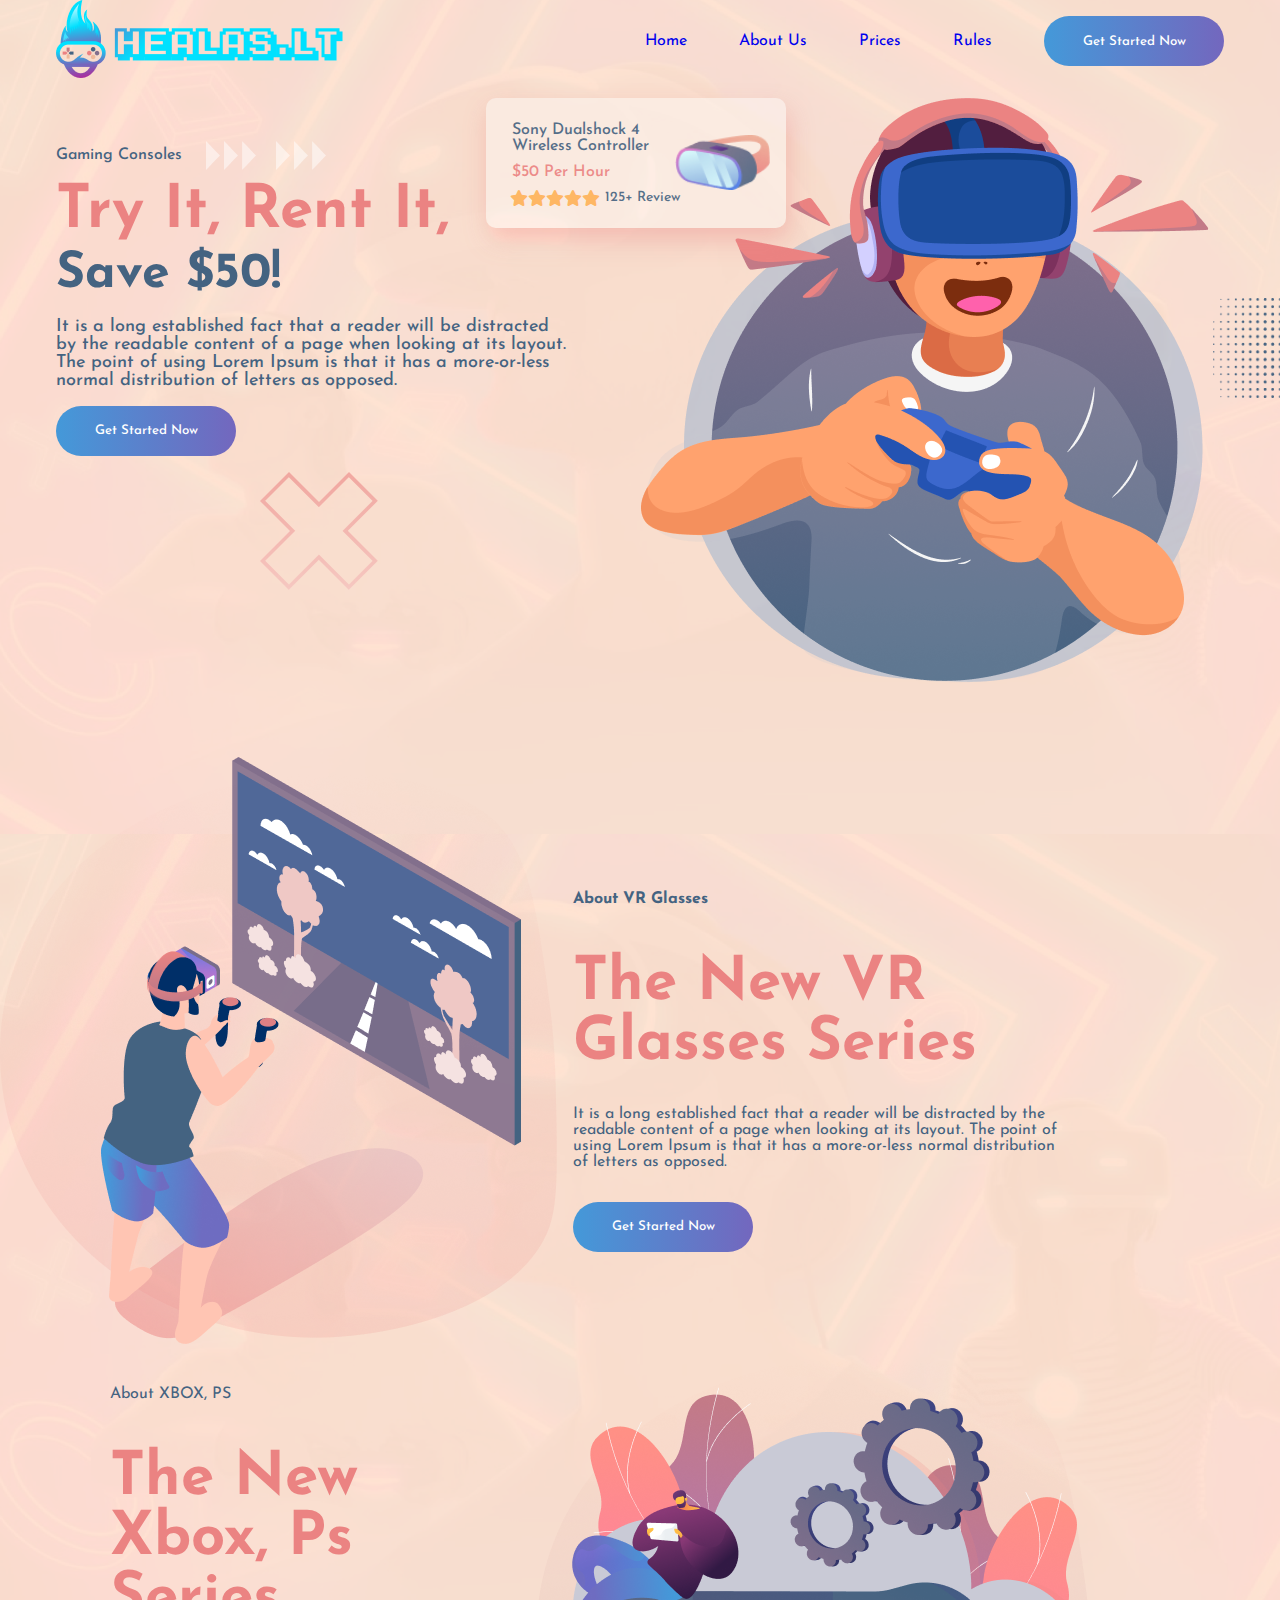
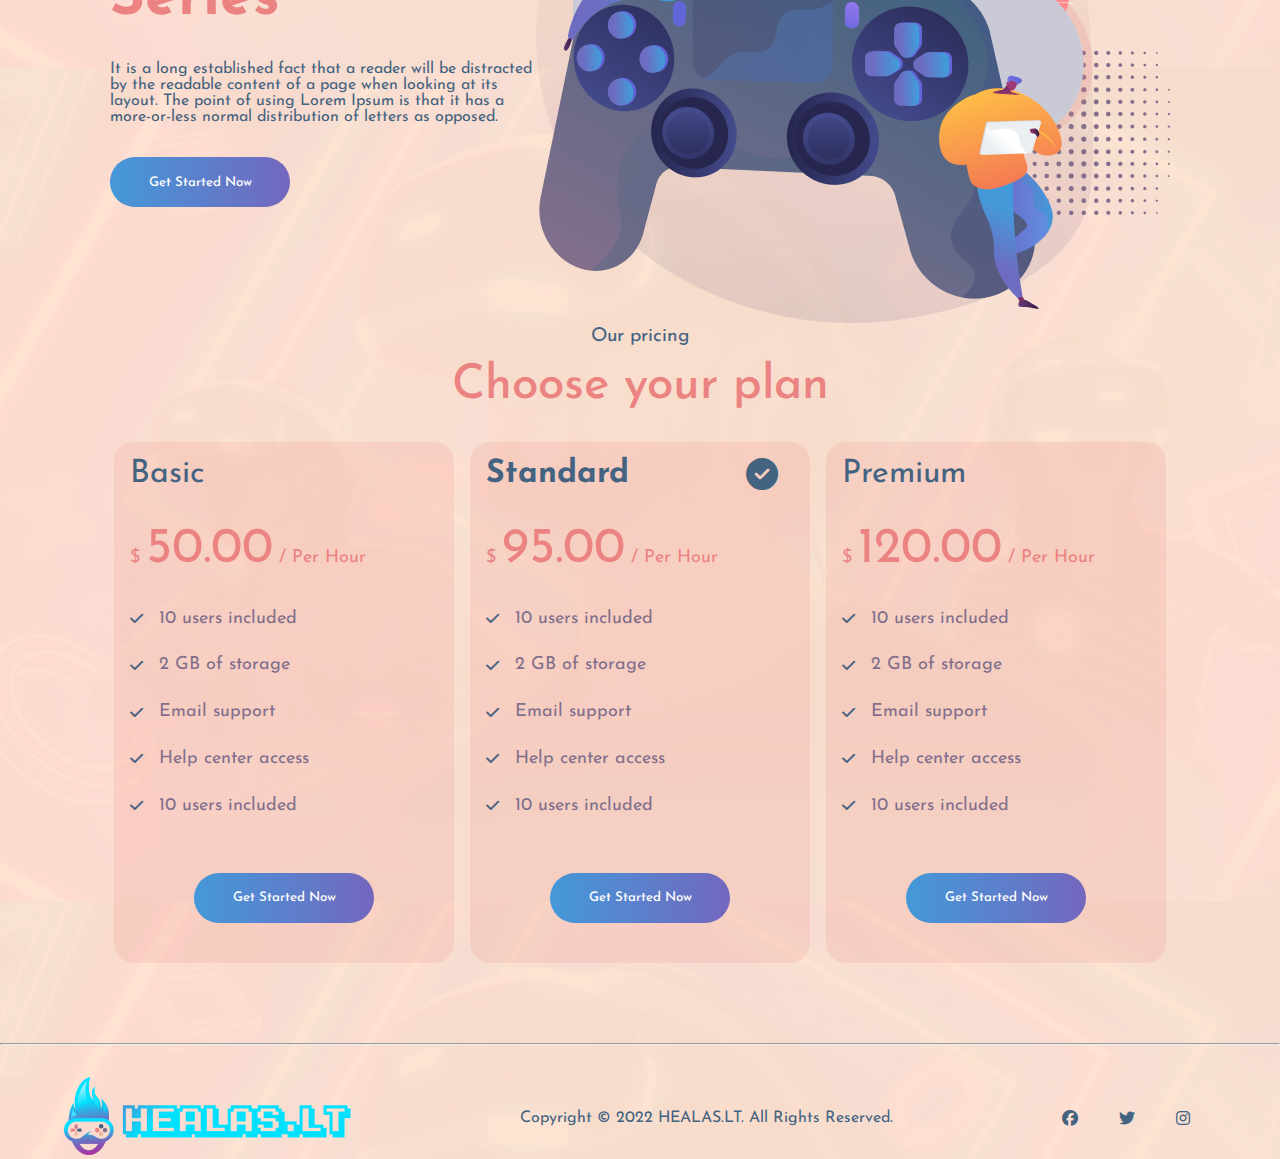
==== index.html @ c0d7483d "logo road changed" ====
<!DOCTYPE html>
<html lang="en">

<head>
    <meta charset="UTF-8">
    <meta name="viewport" content="width=device-width, initial-scale=1.0">
    <title>Document</title>

    <link rel="preconnect" href="https://fonts.googleapis.com">
    <link rel="stylesheet" href="https://cdnjs.cloudflare.com/ajax/libs/font-awesome/6.4.2/css/all.min.css">
    <link rel="stylesheet" href="./css/style.css">
</head>

<body>

    <main>
        <header class="header container">
            <a href="#" class="logo"><img src="./assests/logos/Final logo 1 1.png" alt=""></a>
            <nav>
                <a href="#">Home</a>
                <a href="#">About Us</a>
                <a href="#">Prices</a>
                <a href="#">Rules</a>
                <button class="btn">Get Started Now</button>
            </nav>

        </header>
        <br>
        <br>
        <br>
        <!--VR section started-->


        <!--VR section ended-->
        <section class="content container">
            <div class="contentArrows">
                <p>Gaming Consoles</p>
                <div class="arrows"><img src="../assests/image/Frame.png" alt="">
                    <img src="../assests/image/Frame.png" alt="">
                </div>
            </div>

            <div class="contentItems">
                <div class="contentText">
                    <h1 class="tryIt">Try It, Rent It,<br /> <span class="tryItColor">Save $50!</span> </h1>
                    <p>It is a long established fact that a reader will be distracted by the readable content of a page
                        when
                        looking at its layout. The point of using Lorem Ipsum is that it has a more-or-less normal
                        distribution of letters as opposed.</p>
                    <button class="btn">Get Started Now</button>
                    <div class="cross"><img src="../assests/image/cross.png" alt=""></div>

                </div>


                <div class="character">
                    <section class="vrSection">
                        <div class="vrSectioninDiv">
                            <p class="vrText"> Sony Dualshock 4 Wireless Controller</p>
                            <p class="vrPrice">$50 Per Hour</p>
                            <div class="ratings">
                                <div class="star"> <i class="fa-solid fa-star"></i><i class="fa-solid fa-star"></i><i
                                        class="fa-solid fa-star"></i><i class="fa-solid fa-star"></i>
                                    <i class="fa-solid fa-star"></i>
                                </div>
                                <p class="review">125+ Review</p>
                            </div>

                        </div>
                        <div class="vrImage"><img src="../assests/image/VR.png" alt=""></div>


                    </section>
                    <img src="../assests/image/CFARACTER.png" alt="">
                    <div class="dots"><img src="../assests/image/DOTS.png" alt=""></div>


                </div>

            </div>




        </section>

        </div>

       
        <div class="aboutContainer">
            <div class="playingGuy"><img src="../assests/image/illutration.png" alt=""></div>
            <div class="about">
                <h4>About VR Glasses</h4>
                <h1 class="tryIt">The New VR Glasses
                    Series</h1>
                <p>It is a long established fact that a reader will be distracted by the readable content of a page when
                    looking at its layout. The point of using Lorem Ipsum is that it has a more-or-less normal
                    distribution
                    of letters as opposed.</p>
                <button class="btn">Get Started Now</button>
            </div>
        </div>
        </div>
        <section>
            <div class="xboxSection">
                <div class="xboxAbout">
                    <p>About XBOX, PS</p>
                    <h1 class="tryIt">The New Xbox, Ps Series</h1>
                    <p>It is a long established fact that a reader will be distracted by the readable content of a page
                        when
                        looking at its layout. The point of using Lorem Ipsum is that it has a more-or-less normal
                        distribution of letters as opposed.</p>
                    <button class="btn">Get Started Now</button>
                </div>
                <div class="xBoxImg"><img src="../assests/image/xbox.png" alt=""></div>


            </div>
        </section>
        <!-- cards section started -->
        <section>
            <p class="ourPricing">Our pricing</p>

            <h1 class="plan">Choose your plan</h1>
        </section>


        <div class="cards">
            <div class="card ">

                <p class="levels">Basic</p>

                <p class="dollar">$ <span class="dollar-value">50.00</span> / Per Hour</p>


                <div class="column">

                    <div class="row"> <i class="fa-solid fa-check"></i>
                        <p>10 users included</p>
                    </div>
                    <div class="row"><i class="fa-solid fa-check"></i>
                        <p>2 GB of storage</p>
                    </div>
                    <div class="row"><i class="fa-solid fa-check"></i>
                        <p>Email support</p>
                    </div>
                    <div class="row"><i class="fa-solid fa-check"></i>
                        <p>Help center access</p>
                    </div>
                    <div class="row"><i class="fa-solid fa-check"></i>
                        <p>10 users included</p>
                    </div>


                </div>


                <div class="btn-top">
                    <button class="btn">Get Started Now</button>
                </div>
            </div>
            <div class="card">


                <h4 class="levels">Standard</h4>
                <div class="icon"><i class="fa-solid fa-circle-check"></i></div>


                <p class="dollar">$ <span class="dollar-value">95.00</span> / Per Hour</p>


                <div class="column">

                    <div class="row"> <i class="fa-solid fa-check"></i>
                        <p>10 users included</p>
                    </div>
                    <div class="row"><i class="fa-solid fa-check"></i>
                        <p>2 GB of storage</p>
                    </div>
                    <div class="row"><i class="fa-solid fa-check"></i>
                        <p>Email support</p>
                    </div>
                    <div class="row"><i class="fa-solid fa-check"></i>
                        <p>Help center access</p>
                    </div>
                    <div class="row"><i class="fa-solid fa-check"></i>
                        <p>10 users included</p>
                    </div>


                </div>


                <div class="btn-top">
                    <button class="btn">Get Started Now</button>
                </div>
            </div>
            <div class="card">

                <p class="levels">Premium</p>

                <p class="dollar">$ <span class="dollar-value">120.00</span> / Per Hour</p>


                <div class="column">

                    <div class="row"> <i class="fa-solid fa-check"></i>
                        <p>10 users included</p>
                    </div>
                    <div class="row"><i class="fa-solid fa-check"></i>
                        <p>2 GB of storage</p>
                    </div>
                    <div class="row"><i class="fa-solid fa-check"></i>
                        <p>Email support</p>
                    </div>
                    <div class="row"><i class="fa-solid fa-check"></i>
                        <p>Help center access</p>
                    </div>
                    <div class="row"><i class="fa-solid fa-check"></i>
                        <p>10 users included</p>
                    </div>


                </div>


                <div class="btn-top">
                    <button class="btn">Get Started Now</button>
                </div>
            </div>
        </div>

        <!-- cards section ended -->



        </div>
        </div>

        <!-- footer starded -->
        <hr style=" margin-top: 2rem;">
        <footer>
            <a href="#" class="logo"><img src="../assests/logos/Final logo 1 1.png" alt=""></a>
            <p class="copyright">Copyright © 2022 HEALAS.LT. All Rights Reserved.</p>
            <div class="sMedia"> <i class="fa-brands fa-facebook"></i>
                <i class="fa-brands fa-twitter"></i>
                <i class="fa-brands fa-instagram"></i>
            </div>



        </footer>
    </main>
</body>

</html>
---- css/style.css ----
@import url('https://fonts.googleapis.com/css2?family=Josefin+Sans:wght@200;300;400&family=Lora:ital@1&display=swap');

:root {
    --main-color: #EB8382;
    --secondary-color: #446381;
}

.container {
    max-width: 1168px;
    margin: 0 auto;
    width: 100%;
}

* {
    font-family: 'Josefin Sans', sans-serif;
    padding: 0;
    margin: 0;
    text-decoration: none;
    box-sizing: border-box;
    transition: 0.2 ease;
}

main {
    width: 100%;
    background: #ffd9c3c4;
    background-image: url('../assests/image/image-bg.png');
}

/* header start*/
.header .logo img {
    width: 286.54px;
    height: 78px;
}

.header {
    display: flex;
    align-items: center;
    justify-content: space-between;
}

.btn {
    width: 180px;
    height: 50px;
    border-radius: 25px;
    background-image: linear-gradient(to right, #4499D9, #7367BE);
    border: 0;
    cursor: pointer;
    color: white;
    font-weight: 500;

}

header nav {
    display: flex;
    align-items: center;
    gap: 52px;
    justify-content: space-between;
}

header nav a:hover {
    border-bottom: 2px solid transparent;
    border-color: var(--main-color);
    padding-bottom: 5px;
    transition: 1s ease;
}

/* header end*/
/* VR part started */
.vrSection,
.joyStick {
    width: 300px;
    height: 130px;
    position: absolute;
    right: 75%;
    border-radius: 10px;
    background-color: #ffffff72;
    margin: 0 auto;
    box-shadow: 3px 12px 25px #eb84826b;
    display: flex;
    align-items: center;
    padding: 1rem;
    opacity: 90%;


}

.vrText {
    color: var(--secondary-color);
    margin: 0.625rem;
    font-weight: 500;

}

.vrPrice {
    color: var(--main-color);
    font-weight: 500;
    margin: 0.625rem;

}

.vrImage {
    width: 10rem;
    Height: 60px;
}

.ratings {

    width: 100%;
    color: #FFB359;
    margin: 0.5rem;
    display: flex;
    gap: 5px;

}

.star {
    display: flex;

}

.review {
    color: var(--secondary-color);
    font-weight: 500;
    font-size: 14px;

}


/* VR part ended */
/* Home section stated */
section .content {
    width: 400px;
    height: 300px;



}

.contentArrows {
    width: 270px;
    height: 50px;
    display: flex;
    align-items: center;
    gap: 10px;
    justify-content: space-between;
    color: var(--secondary-color);
    font-weight: 500;


}

.arrows {

    display: flex;
    justify-content: space-between;
    gap: 20px;

}

section {
    margin-inline: 4rem;
}

.tryIt {
    color: var(--main-color);
    font-weight: 700;
    margin-top: 15px;
    font-size: 60px;


}

.tryItColor {
    color: var(--secondary-color);
    font-weight: 700;
    font-size: 50px;
}

.tryIt .btn {
    margin-top: 15px;
}

h2,
p,
h4 {
    color: var(--secondary-color);
}

.contentItems {
    height: 400px;
    display: flex;
    align-items: center;
    justify-content: space-between;
    /* display: flex;
    flex-direction: column; */
    gap: 1rem;


}

.contentText {

    display: flex;
    flex-direction: column;
    gap: 1rem;
    width: 50%;
    max-width: 510px;


}

.character img {
    width: 100%;
    height: 100%;
    object-fit: contain;
}

.contentText p {
    font-size: 18px;
    max-width: 520px;
    font-weight: 500;
}

.character {
    margin-top: 20px;
    width: 50%;
    display: flex;
    position: relative;
}



main {
    display: flex;
    flex-direction: column;


}

.playingGuy {
    width: 100%;
    height: 100%;
    object-fit: contain;

}
/*Home section ended*/

/*About part started*/

.about,
.xboxAbout {
    margin-top: 30px;
    max-width:  500px;
    display: flex;
    flex-direction: column;
    gap: 2rem;
}

.aboutContainer {
    width: 83%;
    margin-top: 11rem;
    height: 600px;
    display: flex;
    gap: 1rem;
    justify-content: center;
    align-items: center;

}

.cross {
    position: relative;
    left: 40%;
    opacity: 60%;
}

.dots img {
    width: 120px;
    height: 100px;
    position: relative;
    bottom: -200px;

}

.xboxSection {
    max-width: 92%;
    display: flex;
    margin: 0 auto;
    justify-content: space-between;
}
/*About part ended*/
/*Pricing part started*/
 .ourPricing{
    text-align: center;
    font-size: larger;
 }
 .plan{
    margin-top: 1rem;
    margin-bottom: 2rem;
    color: var(--main-color);
    text-align: center;
    font-size: 3rem;
    font-weight: 500;
 }
 .cards{
    max-width: 100%;
    display: flex;
    gap: 1rem;
    margin: 0 auto;
    justify-content: space-between;
margin-bottom: 3rem;
 }
 .card{
    width: 340px;
    height: 521px;
    border-radius: 20px;
    background-color: #eb84822a;
    padding: 1rem;
  
    display: flex;
    flex-direction: column;
    align-items:flex-start;
    justify-content: space-between;
    gap: 1rem;
    position: relative;
   
 }
 .cards, .levels{
    
    font-size: 32px;
    color: var(--secondary-color)

 }
 .dollar{
    font-size: 18px;
    color: var(--main-color);
 }
 .perHour{
    color: var(--main-color);
    font-size: 15px;
    
 }
 .pricing{
    display: flex;
 }
 
 .dollar-value{
    font-size: 50px;
 }
.fa-check{
    margin-right: 1rem;
    font-size: 15px;
    color: #486482;
   
    
}
.column{
    display: flex;
    flex-direction: column;
    gap: 1.8rem;
}

.row{
    display: flex;
    align-items: center;

    
}
 .row p{
    font-size: 18px;
    color: #826F8C;
}
/* bu btn classi yaratdim ki todan paddingi olsun */
.btn-top{
 margin: 24px auto;
}
.icon{
    position: absolute;
    right: 2rem;
}

.card:hover{
    background-color: #446381;
    transform: scale(1.1);
    transition: 1s;
    .levels{
    color: white;
    }

.row p{
    color: #EB8382;
}
}
footer{

    margin-inline: 4rem;
    width: 88%;
    margin-top: 2rem;
    display: flex;
    align-items: center;
    justify-content: space-between;
}
 .sMedia{
 width: 8rem;
 color: #446381;
 display: flex;
 justify-content: space-between;
 gap: 1rem;

 }
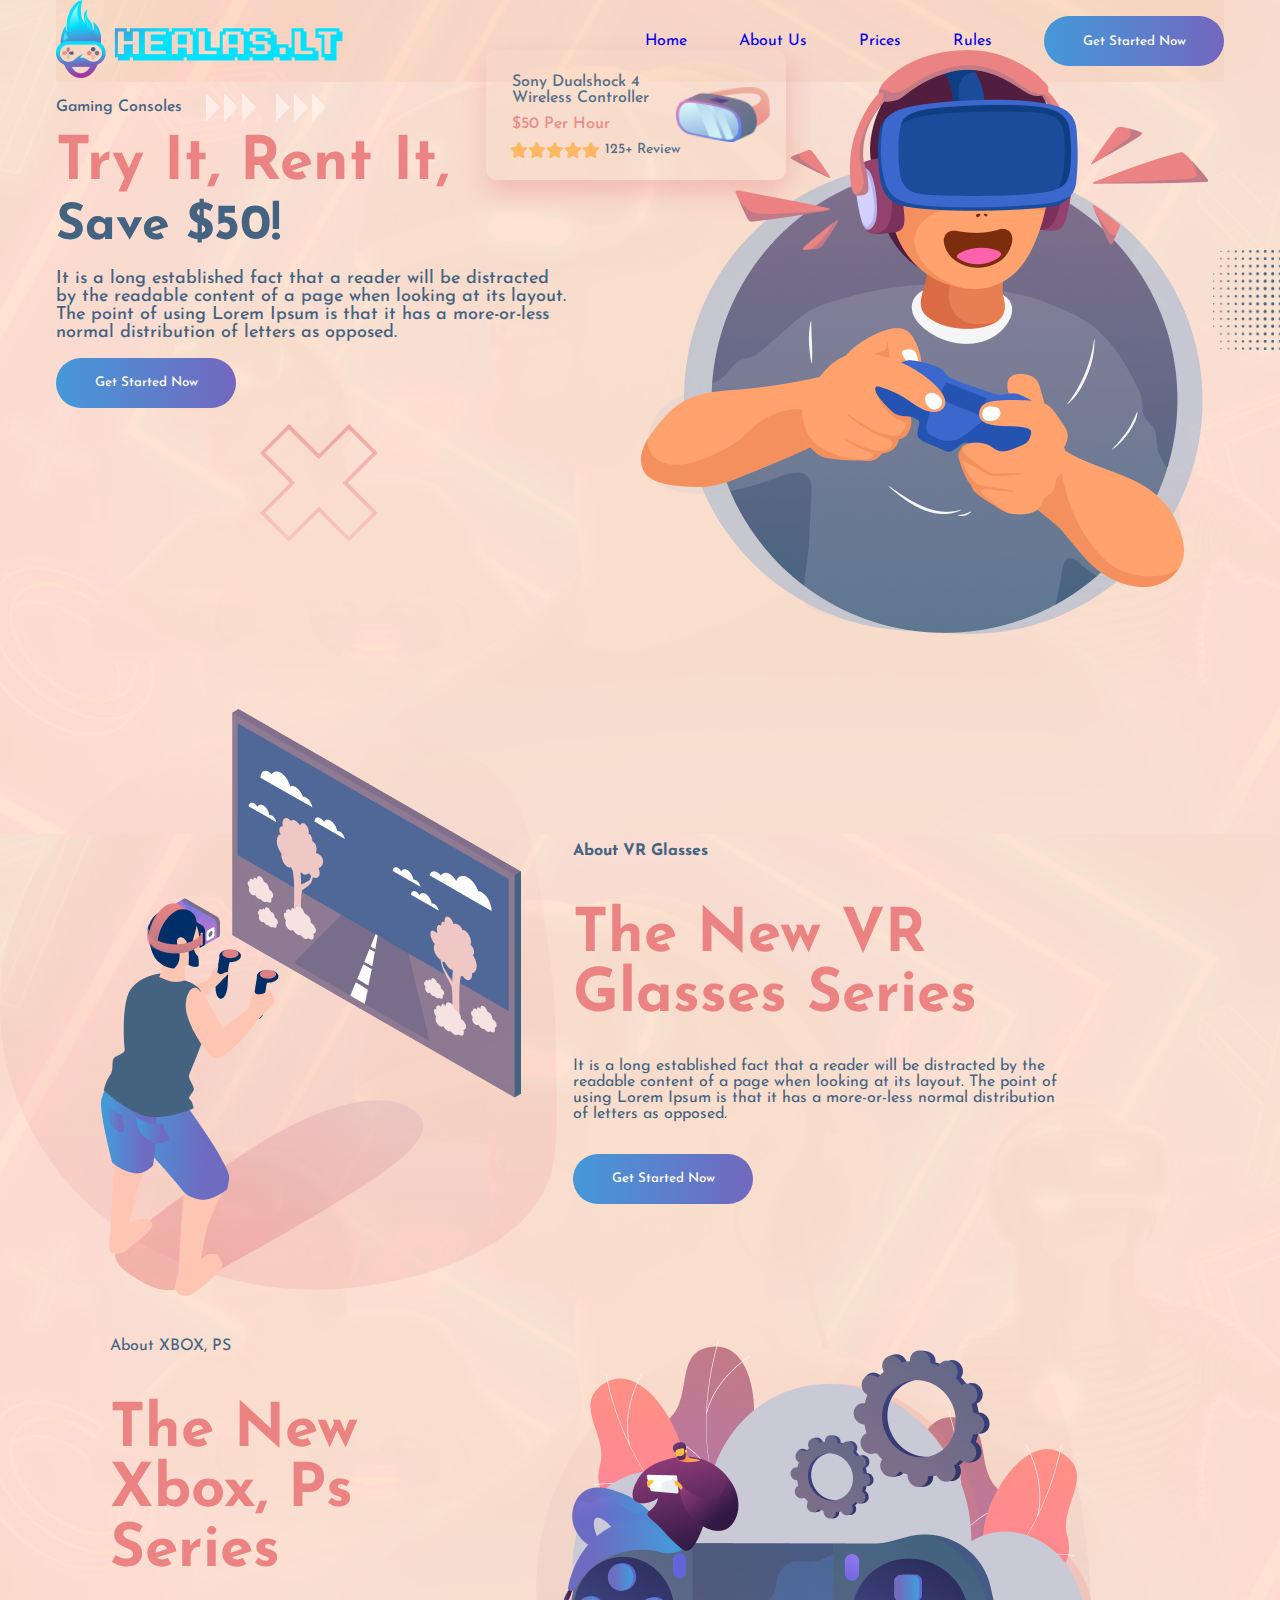
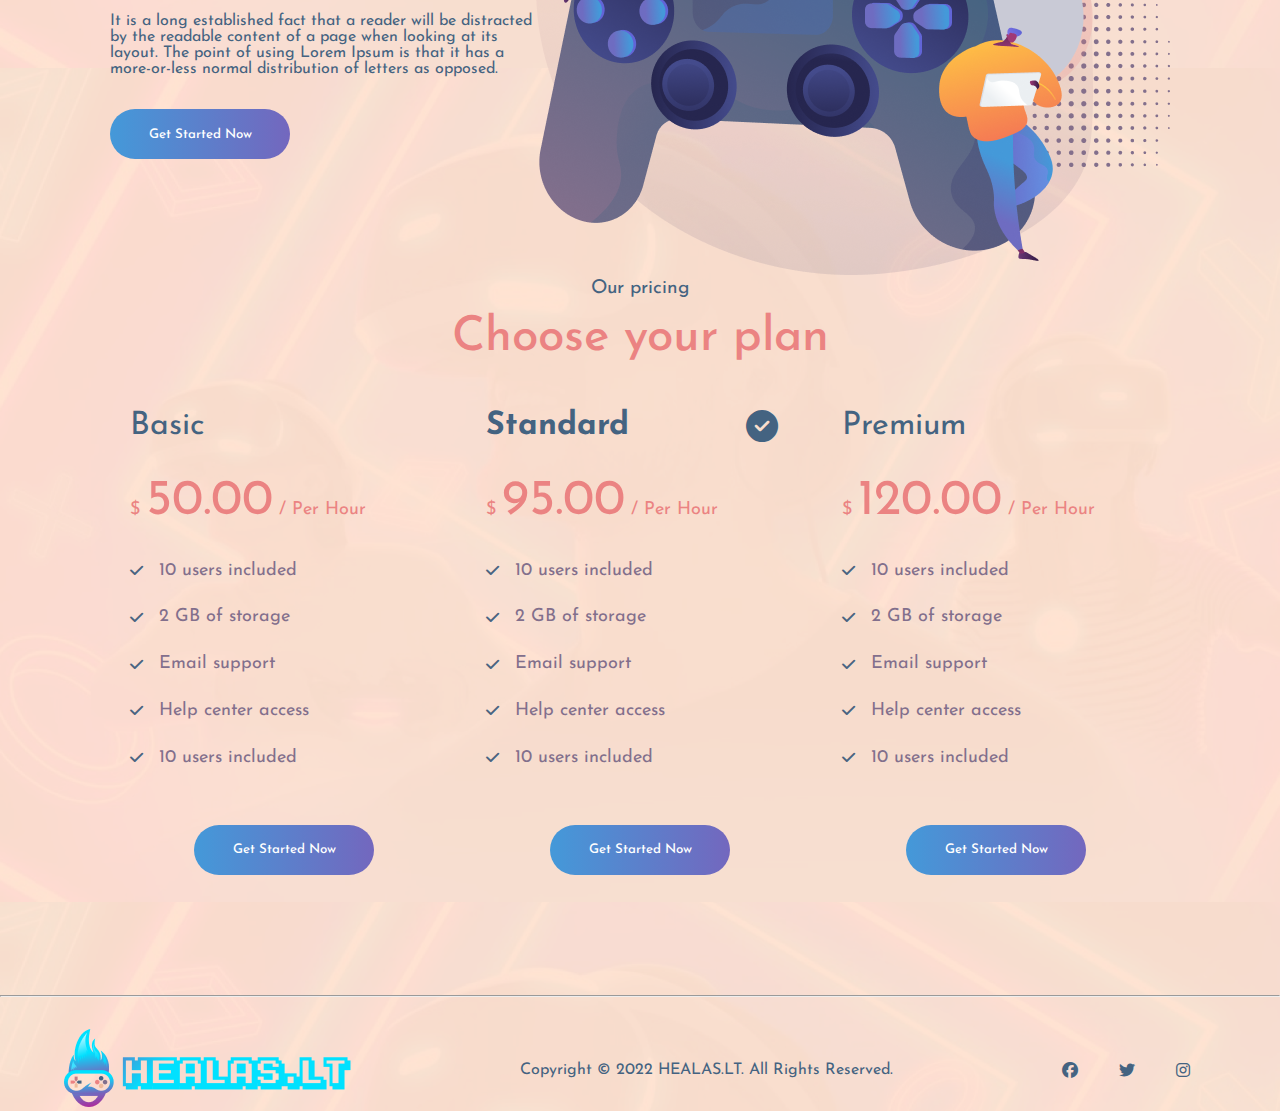
==== commit 2207e990: "some minor changes" ====
--- a/index.html
+++ b/index.html
@@ -8,26 +8,26 @@
 
     <link rel="preconnect" href="https://fonts.googleapis.com">
     <link rel="stylesheet" href="https://cdnjs.cloudflare.com/ajax/libs/font-awesome/6.4.2/css/all.min.css">
+    <!-- my css file -->
     <link rel="stylesheet" href="./css/style.css">
+     <!-- responsive css file -->
+     <link rel="stylesheet" href="./css/responsive.css">
 </head>
 
 <body>
-
+    <header class="header container">
+        <a href="#" class="logo"><img src="./assests/logos/Final logo 1 1.png" alt=""></a>
+        <nav>
+            <a href="#">Home</a>
+            <a href="#">About Us</a>
+            <a href="#">Prices</a>
+            <a href="#">Rules</a>
+            <button class="btn">Get Started Now</button>
+        </nav>
+
+    </header>
     <main>
-        <header class="header container">
-            <a href="#" class="logo"><img src="./assests/logos/Final logo 1 1.png" alt=""></a>
-            <nav>
-                <a href="#">Home</a>
-                <a href="#">About Us</a>
-                <a href="#">Prices</a>
-                <a href="#">Rules</a>
-                <button class="btn">Get Started Now</button>
-            </nav>
-
-        </header>
-        <br>
-        <br>
-        <br>
+       
         <!--VR section started-->
 
 
@@ -36,7 +36,7 @@
             <div class="contentArrows">
                 <p>Gaming Consoles</p>
                 <div class="arrows"><img src="../assests/image/Frame.png" alt="">
-                    <img src="../assests/image/Frame.png" alt="">
+                    <img src="./assests/image/Frame.png" alt="">
                 </div>
             </div>
 
@@ -48,7 +48,7 @@
                         looking at its layout. The point of using Lorem Ipsum is that it has a more-or-less normal
                         distribution of letters as opposed.</p>
                     <button class="btn">Get Started Now</button>
-                    <div class="cross"><img src="../assests/image/cross.png" alt=""></div>
+                    <div class="cross"><img src="./assests/image/cross.png" alt=""></div>
 
                 </div>
 
@@ -67,12 +67,12 @@
                             </div>
 
                         </div>
-                        <div class="vrImage"><img src="../assests/image/VR.png" alt=""></div>
+                        <div class="vrImage"><img src="./assests/image/VR.png" alt=""></div>
 
 
                     </section>
-                    <img src="../assests/image/CFARACTER.png" alt="">
-                    <div class="dots"><img src="../assests/image/DOTS.png" alt=""></div>
+                    <img src="./assests/image/CFARACTER.png" alt="">
+                    <div class="dots"><img src="./assests/image/DOTS.png" alt=""></div>
 
 
                 </div>
@@ -88,7 +88,7 @@
 
        
         <div class="aboutContainer">
-            <div class="playingGuy"><img src="../assests/image/illutration.png" alt=""></div>
+            <div class="playingGuy"><img src="./assests/image/illutration.png" alt=""></div>
             <div class="about">
                 <h4>About VR Glasses</h4>
                 <h1 class="tryIt">The New VR Glasses
@@ -112,7 +112,7 @@
                         distribution of letters as opposed.</p>
                     <button class="btn">Get Started Now</button>
                 </div>
-                <div class="xBoxImg"><img src="../assests/image/xbox.png" alt=""></div>
+                <div class="xBoxImg"><img src="./assests/image/xbox.png" alt=""></div>
 
 
             </div>
@@ -126,7 +126,7 @@
 
 
         <div class="cards">
-            <div class="card ">
+            <div class="card">
 
                 <p class="levels">Basic</p>
 
@@ -239,18 +239,19 @@
 
         <!-- footer starded -->
         <hr style=" margin-top: 2rem;">
-        <footer>
-            <a href="#" class="logo"><img src="../assests/logos/Final logo 1 1.png" alt=""></a>
-            <p class="copyright">Copyright © 2022 HEALAS.LT. All Rights Reserved.</p>
-            <div class="sMedia"> <i class="fa-brands fa-facebook"></i>
-                <i class="fa-brands fa-twitter"></i>
-                <i class="fa-brands fa-instagram"></i>
-            </div>
-
-
-
-        </footer>
+        
     </main>
+    <footer>
+        <a href="#" class="logo"><img src="./assests/logos/Final logo 1 1.png " alt=""></a>
+        <p class="copyright">Copyright © 2022 HEALAS.LT. All Rights Reserved.</p>
+        <div class="sMedia"> <i class="fa-brands fa-facebook"></i>
+            <i class="fa-brands fa-twitter"></i>
+            <i class="fa-brands fa-instagram"></i>
+        </div>
+
+
+
+    </footer>
 </body>
 
 </html>--- a/css/style.css
+++ b/css/style.css
@@ -20,10 +20,11 @@
     transition: 0.2 ease;
 }
 
-main {
-    width: 100%;
+
+body {
     background: #ffd9c3c4;
     background-image: url('../assests/image/image-bg.png');
+    scroll-behavior: smooth;
 }
 
 /* header start*/
@@ -36,6 +37,11 @@
     display: flex;
     align-items: center;
     justify-content: space-between;
+    /*  */
+    top: 0;
+    z-index: 99;
+    background: #ffd9c3c4;
+    background-image: url('../assests/image/image-bg.png');
 }
 
 .btn {
@@ -73,7 +79,7 @@
     position: absolute;
     right: 75%;
     border-radius: 10px;
-    background-color: #ffffff72;
+    /* background-color: #ffffff72; */
     margin: 0 auto;
     box-shadow: 3px 12px 25px #eb84826b;
     display: flex;
@@ -243,6 +249,7 @@
     object-fit: contain;
 
 }
+
 /*Home section ended*/
 
 /*About part started*/
@@ -250,7 +257,7 @@
 .about,
 .xboxAbout {
     margin-top: 30px;
-    max-width:  500px;
+    max-width: 500px;
     display: flex;
     flex-direction: column;
     gap: 2rem;
@@ -287,110 +294,125 @@
     margin: 0 auto;
     justify-content: space-between;
 }
+
 /*About part ended*/
 /*Pricing part started*/
- .ourPricing{
+.ourPricing {
     text-align: center;
     font-size: larger;
- }
- .plan{
+}
+
+.plan {
     margin-top: 1rem;
     margin-bottom: 2rem;
     color: var(--main-color);
     text-align: center;
     font-size: 3rem;
     font-weight: 500;
- }
- .cards{
+}
+
+.cards {
     max-width: 100%;
     display: flex;
     gap: 1rem;
     margin: 0 auto;
     justify-content: space-between;
-margin-bottom: 3rem;
- }
- .card{
+    margin-bottom: 3rem;
+}
+
+.card {
     width: 340px;
     height: 521px;
     border-radius: 20px;
-    background-color: #eb84822a;
+    /* background-color: #eb84822a; */
     padding: 1rem;
-  
+
     display: flex;
     flex-direction: column;
-    align-items:flex-start;
+    align-items: flex-start;
     justify-content: space-between;
     gap: 1rem;
     position: relative;
-   
- }
- .cards, .levels{
-    
+
+}
+
+.cards,
+.levels {
+
     font-size: 32px;
     color: var(--secondary-color)
-
- }
- .dollar{
+}
+
+.dollar {
     font-size: 18px;
     color: var(--main-color);
- }
- .perHour{
+}
+
+.perHour {
     color: var(--main-color);
     font-size: 15px;
-    
- }
- .pricing{
-    display: flex;
- }
- 
- .dollar-value{
+
+}
+
+.pricing {
+    display: flex;
+}
+
+.dollar-value {
     font-size: 50px;
- }
-.fa-check{
+}
+
+.fa-check {
     margin-right: 1rem;
     font-size: 15px;
     color: #486482;
-   
-    
-}
-.column{
+
+
+}
+
+.column {
     display: flex;
     flex-direction: column;
     gap: 1.8rem;
 }
 
-.row{
-    display: flex;
-    align-items: center;
-
-    
-}
- .row p{
+.row {
+    display: flex;
+    align-items: center;
+
+
+}
+
+.row p {
     font-size: 18px;
     color: #826F8C;
 }
+
 /* bu btn classi yaratdim ki todan paddingi olsun */
-.btn-top{
- margin: 24px auto;
-}
-.icon{
+.btn-top {
+    margin: 24px auto;
+}
+
+.icon {
     position: absolute;
     right: 2rem;
 }
 
-.card:hover{
+.card:hover {
     background-color: #446381;
     transform: scale(1.1);
     transition: 1s;
-    .levels{
-    color: white;
+
+    .levels {
+        color: white;
     }
 
-.row p{
-    color: #EB8382;
-}
-}
-footer{
+    .row p {
+        color: #EB8382;
+    }
+}
+
+footer {
 
     margin-inline: 4rem;
     width: 88%;
@@ -399,11 +421,12 @@
     align-items: center;
     justify-content: space-between;
 }
- .sMedia{
- width: 8rem;
- color: #446381;
- display: flex;
- justify-content: space-between;
- gap: 1rem;
-
- }
+
+.sMedia {
+    width: 8rem;
+    color: #446381;
+    display: flex;
+    justify-content: space-between;
+    gap: 1rem;
+
+}--- a/css/responsive.css
+++ b/css/responsive.css
@@ -0,0 +1,27 @@
+@media only screen and (max-width: 1020px)and (min-width:769px) {
+    .vrSection{
+      width: 230px;
+      height: 112px;
+    }
+    .contentText{
+      width: 225px;
+    }
+    .tryIt{
+      font-size: 40px;
+    }
+    .tryItColor{
+      font-size: 30px;
+    }
+    .contentArrows{
+     height: 130px;
+    }
+    .character{
+      width: 43%;
+    }
+    .btn{
+      width: 115px;
+    }
+    
+  }
+   @media only screen and(max-width:768px) and (min-width:541)
+  
